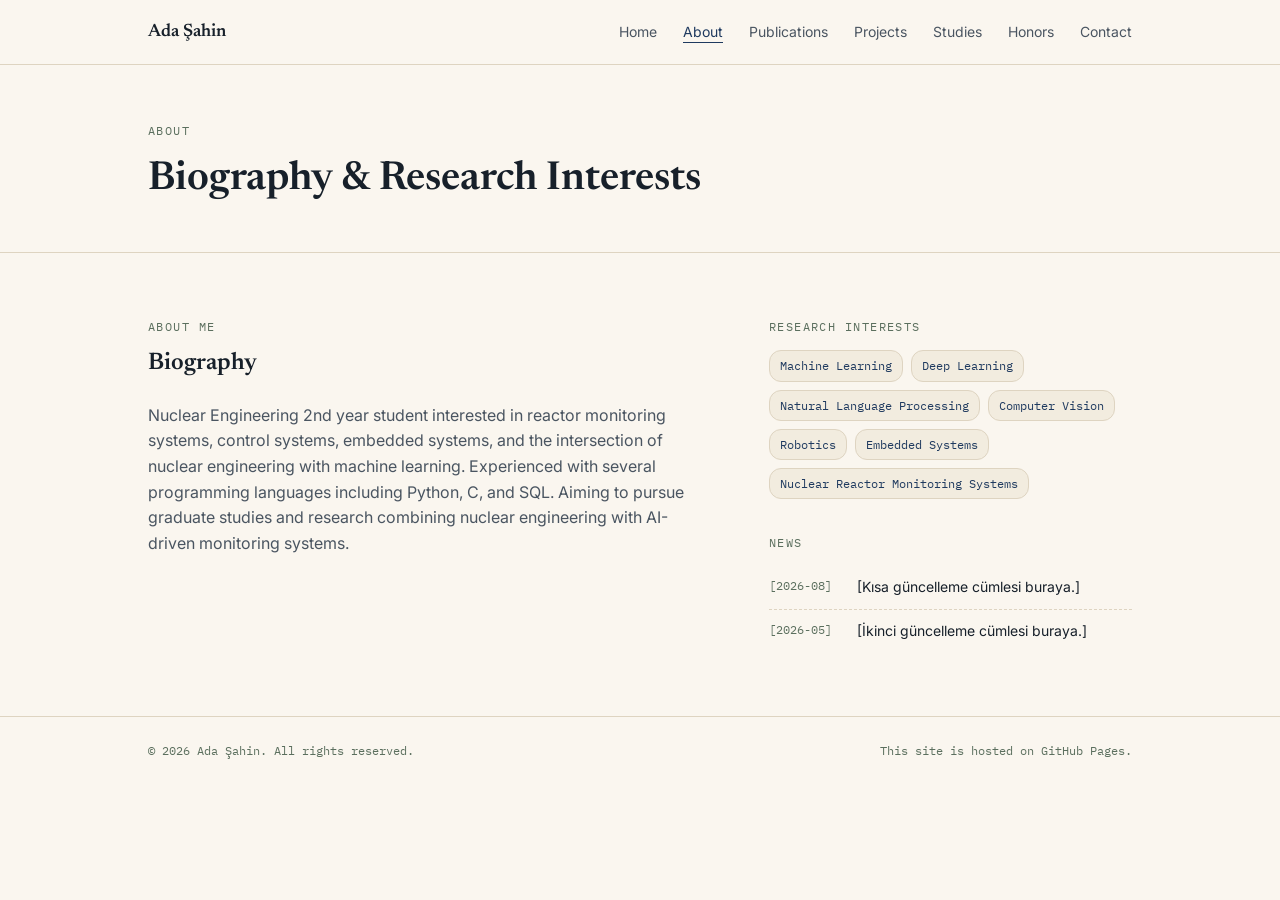
==== about.html @ 38d9b09c "Add files via upload" ====
<!DOCTYPE html>
<html lang="en">
<head>
<meta charset="UTF-8">
<meta name="viewport" content="width=device-width, initial-scale=1.0">
<title>About — Ada Şahin</title>
<link rel="preconnect" href="https://fonts.googleapis.com">
<link rel="preconnect" href="https://fonts.gstatic.com" crossorigin>
<link href="https://fonts.googleapis.com/css2?family=Newsreader:ital,opsz,wght@0,6..72,400;0,6..72,500;0,6..72,600;0,6..72,700;1,6..72,500&family=Inter:wght@400;500;600&family=IBM+Plex+Mono:wght@400;500&display=swap" rel="stylesheet">
<link rel="stylesheet" href="styles.css">
</head>
<body>

<header class="site">
  <div class="wrap nav-inner">
    <a href="index.html" class="nav-name">Ada Şahin</a>
    <button class="nav-toggle" id="navToggle" aria-expanded="false" aria-controls="navLinks">Menu</button>
    <ul class="nav-links" id="navLinks">
      <li><a href="index.html">Home</a></li>
      <li><a href="about.html" class="active">About</a></li>
      <li><a href="publications.html">Publications</a></li>
      <li><a href="projects.html">Projects</a></li>
      <li><a href="studies.html">Studies</a></li>
      <li><a href="honors.html">Honors</a></li>
      <li><a href="contact.html">Contact</a></li>
    </ul>
  </div>
</header>

<main>
  <div class="page-hero">
    <div class="wrap">
      <div class="eyebrow">About</div>
      <h1>Biography &amp; Research Interests</h1>
    </div>
  </div>

  <section>
    <div class="wrap about-grid">
      <div class="reveal">
        <div class="eyebrow">About me</div>
        <h2 style="margin:8px 0 20px;">Biography</h2>
        <p>Nuclear Engineering 2nd year student interested in reactor monitoring systems, control systems, embedded systems, and the intersection of nuclear engineering with machine learning. Experienced with several programming languages including Python, C, and SQL. Aiming to pursue graduate studies and research combining nuclear engineering with AI-driven monitoring systems.</p>
      </div>

      <div class="reveal">
        <div class="eyebrow">Research Interests</div>
        <div class="tags" style="margin-top:14px; margin-bottom:34px;">
          <span class="tag">Machine Learning</span>
          <span class="tag">Deep Learning</span>
          <span class="tag">Natural Language Processing</span>
          <span class="tag">Computer Vision</span>
          <span class="tag">Robotics</span>
          <span class="tag">Embedded Systems</span>
          <span class="tag">Nuclear Reactor Monitoring Systems</span>
        </div>

        <div class="eyebrow">News</div>
        <ul class="news-list" style="margin-top:14px;">
          <li><span class="news-date">[2026-08]</span><span>[Kısa güncelleme cümlesi buraya.]</span></li>
          <li><span class="news-date">[2026-05]</span><span>[İkinci güncelleme cümlesi buraya.]</span></li>
        </ul>
      </div>
    </div>
  </section>
</main>

<footer class="site-footer">
  <div class="wrap footer-note">
    <span>© 2026 Ada Şahin. All rights reserved.</span>
    <span>This site is hosted on GitHub Pages.</span>
  </div>
</footer>

<script src="script.js"></script>
</body>
</html>
---- styles.css ----
:root{
  --paper:#FAF6EF;
  --paper-dim:#F2ECDF;
  --ink:#17202A;
  --ink-soft:#4A5561;
  --navy:#1F3A5F;
  --amber:#C68A3B;
  --sage:#5B6F5E;
  --rule:#DED4C1;
  --max:1040px;
  --radius:2px;
}

*{box-sizing:border-box;}
html{scroll-behavior:smooth;}

@media (prefers-reduced-motion: reduce){
  html{scroll-behavior:auto;}
  *{animation-duration:0.001ms !important; animation-iteration-count:1 !important; transition-duration:0.001ms !important;}
}

body{
  margin:0;
  background:var(--paper);
  color:var(--ink);
  font-family:'Inter',system-ui,sans-serif;
  font-size:16px;
  line-height:1.6;
  -webkit-font-smoothing:antialiased;
}

a{color:inherit;}
img{max-width:100%; display:block;}

.wrap{
  max-width:var(--max);
  margin:0 auto;
  padding:0 28px;
}

h1,h2,h3{
  font-family:'Newsreader', serif;
  font-weight:600;
  margin:0;
  color:var(--ink);
}

.eyebrow{
  font-family:'IBM Plex Mono', monospace;
  font-size:12px;
  letter-spacing:0.12em;
  text-transform:uppercase;
  color:var(--sage);
}

/* ---------- Header / Nav ---------- */
header.site{
  position:sticky;
  top:0;
  z-index:50;
  background:rgba(250,246,239,0.92);
  backdrop-filter:blur(6px);
  border-bottom:1px solid var(--rule);
}
.nav-inner{
  display:flex;
  align-items:center;
  justify-content:space-between;
  height:64px;
}
.nav-name{
  font-family:'Newsreader', serif;
  font-weight:600;
  font-size:18px;
  text-decoration:none;
}
.nav-links{
  display:flex;
  gap:26px;
  list-style:none;
  margin:0; padding:0;
  font-size:14px;
}
.nav-links a{
  text-decoration:none;
  color:var(--ink-soft);
  border-bottom:1px solid transparent;
  padding-bottom:2px;
  transition:color .15s ease, border-color .15s ease;
}
.nav-links a:hover, .nav-links a:focus-visible{
  color:var(--navy);
  border-color:var(--amber);
}
.nav-links a.active{
  color:var(--navy);
  border-color:var(--navy);
}
.nav-toggle{
  display:none;
  background:none;
  border:1px solid var(--rule);
  border-radius:var(--radius);
  padding:6px 10px;
  font-family:'IBM Plex Mono', monospace;
  font-size:13px;
  cursor:pointer;
}

@media (max-width:760px){
  .nav-links{
    position:absolute;
    top:64px; left:0; right:0;
    background:var(--paper);
    border-bottom:1px solid var(--rule);
    flex-direction:column;
    gap:0;
    display:none;
    padding:8px 28px 18px;
  }
  .nav-links.open{display:flex;}
  .nav-links a{
    padding:12px 0;
    border-bottom:1px solid var(--rule);
  }
  .nav-toggle{display:inline-block;}
}

/* ---------- Hero (home page) ---------- */
.hero{
  padding:76px 0 64px;
  border-bottom:1px solid var(--rule);
}
.hero-grid{
  display:grid;
  grid-template-columns:1.35fr 0.9fr;
  gap:56px;
  align-items:start;
}
.hero-eyebrow{margin-bottom:14px;}
.hero h1{
  font-size:clamp(34px, 5vw, 52px);
  line-height:1.08;
  letter-spacing:-0.01em;
}
.hero .role{
  margin-top:14px;
  font-size:18px;
  color:var(--ink-soft);
  max-width:46ch;
}
.hero .thesis{
  margin-top:22px;
  font-family:'Newsreader', serif;
  font-style:italic;
  font-size:20px;
  color:var(--navy);
  max-width:48ch;
  line-height:1.5;
}
.cta-row{
  margin-top:30px;
  display:flex;
  flex-wrap:wrap;
  gap:12px;
}
.btn{
  font-family:'IBM Plex Mono', monospace;
  font-size:13px;
  text-decoration:none;
  padding:10px 16px;
  border-radius:var(--radius);
  border:1px solid var(--ink);
  color:var(--ink);
  transition:background .15s ease, color .15s ease;
  display:inline-flex;
  align-items:center;
  gap:6px;
  cursor:pointer;
}
.btn:hover, .btn:focus-visible{background:var(--ink); color:var(--paper);}
.btn.primary{background:var(--navy); border-color:var(--navy); color:var(--paper);}
.btn.primary:hover{background:var(--ink); border-color:var(--ink);}

.portrait-card{
  border:1px solid var(--rule);
  background:var(--paper-dim);
  padding:14px;
}
.portrait-frame{
  aspect-ratio:4/5;
  background:
    repeating-linear-gradient(135deg, #E7DEC9 0 2px, transparent 2px 14px),
    var(--paper);
  border:1px solid var(--rule);
  display:flex;
  align-items:center;
  justify-content:center;
  color:var(--ink-soft);
  font-family:'IBM Plex Mono', monospace;
  font-size:13px;
  text-align:center;
  padding:20px;
  overflow:hidden;
}
.portrait-frame img{width:100%; height:100%; object-fit:cover;}
.portrait-caption{
  margin-top:12px;
  font-family:'IBM Plex Mono', monospace;
  font-size:12px;
  color:var(--sage);
  display:flex;
  justify-content:space-between;
}

.quickfacts{
  margin-top:20px;
  border-top:1px solid var(--rule);
  padding-top:16px;
  font-size:14px;
}
.quickfacts dt{
  font-family:'IBM Plex Mono', monospace;
  font-size:11px;
  text-transform:uppercase;
  letter-spacing:.08em;
  color:var(--sage);
  margin-top:10px;
}
.quickfacts dd{margin:2px 0 0;}

/* ---------- Page header (subpages) ---------- */
.page-hero{
  padding:56px 0 40px;
  border-bottom:1px solid var(--rule);
}
.page-hero h1{
  font-size:clamp(28px, 4vw, 40px);
  margin-top:8px;
}
.page-hero p{
  margin-top:14px;
  color:var(--ink-soft);
  max-width:60ch;
  font-size:16px;
}

/* ---------- Section shell ---------- */
section{
  padding:64px 0;
}
.section-head{
  display:flex;
  align-items:baseline;
  justify-content:space-between;
  gap:20px;
  margin-bottom:34px;
  flex-wrap:wrap;
}
.section-head h2{font-size:26px;}

/* fade-in on scroll */
.reveal{
  opacity:0;
  transform:translateY(14px);
  transition:opacity .5s ease, transform .5s ease;
}
.reveal.in{opacity:1; transform:none;}

/* ---------- About ---------- */
.about-grid{
  display:grid;
  grid-template-columns:1.4fr 0.9fr;
  gap:56px;
}
.about-grid p{margin:0 0 16px; color:var(--ink-soft);}
.tags{
  display:flex; flex-wrap:wrap; gap:8px;
  margin-top:6px;
}
.tag{
  font-family:'IBM Plex Mono', monospace;
  font-size:12px;
  padding:5px 10px;
  border:1px solid var(--rule);
  border-radius:12px;
  color:var(--navy);
  background:var(--paper-dim);
}

.news-list{list-style:none; margin:0; padding:0;}
.news-list li{
  display:grid;
  grid-template-columns:74px 1fr;
  gap:14px;
  padding:10px 0;
  border-bottom:1px dashed var(--rule);
  font-size:14px;
}
.news-list li:last-child{border-bottom:none;}
.news-date{
  font-family:'IBM Plex Mono', monospace;
  font-size:12px;
  color:var(--sage);
}

/* ---------- Publications (signature) ---------- */
.pub{
  border-top:1px solid var(--rule);
  padding:22px 0;
}
.pub:last-child{padding-bottom:0; border-bottom:1px solid var(--rule);}
.pub-row{
  display:grid;
  grid-template-columns:44px 1fr;
  gap:16px;
}
.pub-index{
  font-family:'IBM Plex Mono', monospace;
  color:var(--amber);
  font-size:15px;
  padding-top:3px;
}
.pub-title{
  font-family:'Newsreader', serif;
  font-weight:600;
  font-size:19px;
  margin:0 0 6px;
}
.pub-meta{
  font-size:14px;
  color:var(--ink-soft);
  margin-bottom:10px;
}
.pub-venue{color:var(--navy); font-style:italic;}
.pub-links{
  display:flex;
  gap:14px;
  flex-wrap:wrap;
  font-family:'IBM Plex Mono', monospace;
  font-size:12.5px;
}
.pub-links button, .pub-links a{
  background:none;
  border:none;
  cursor:pointer;
  color:var(--navy);
  text-decoration:underline;
  text-underline-offset:3px;
  font-family:inherit;
  font-size:inherit;
  padding:0;
}
.pub-links button:hover, .pub-links a:hover{color:var(--amber);}

.bibtex{
  display:none;
  margin-top:14px;
  background:var(--ink);
  color:#E9E2D0;
  font-family:'IBM Plex Mono', monospace;
  font-size:12.5px;
  line-height:1.7;
  padding:16px 18px;
  border-radius:var(--radius);
  white-space:pre-wrap;
  position:relative;
}
.bibtex.open{display:block;}
.bibtex .copy{
  position:absolute;
  top:10px; right:12px;
  background:none;
  border:1px solid #55605A;
  color:#E9E2D0;
  text-decoration:none;
  font-size:11px;
  padding:4px 8px;
  border-radius:var(--radius);
}
.bibtex .copy:hover{border-color:var(--amber); color:var(--amber);}

/* ---------- Projects ---------- */
.project-grid{
  display:grid;
  grid-template-columns:repeat(3, 1fr);
  gap:22px;
}
.project-card{
  border:1px solid var(--rule);
  background:var(--paper-dim);
  padding:20px;
  transition:transform .18s ease, box-shadow .18s ease;
}
.project-card:hover{
  transform:translateY(-4px);
  box-shadow:0 10px 24px rgba(23,32,42,0.08);
}
.project-card h3{font-size:17px; margin-bottom:8px;}
.project-card p{
  font-size:14px;
  color:var(--ink-soft);
  margin:0 0 14px;
}
.project-links{
  font-family:'IBM Plex Mono', monospace;
  font-size:12px;
  display:flex; gap:12px;
}
.project-links a{text-decoration:underline; text-underline-offset:3px;}

/* ---------- Studies / courses ---------- */
.course{
  display:grid;
  grid-template-columns:120px 1fr auto;
  gap:16px;
  align-items:baseline;
  padding:14px 0;
  border-top:1px solid var(--rule);
  font-size:15px;
}
.course:last-child{border-bottom:1px solid var(--rule);}
.course-code{
  font-family:'IBM Plex Mono', monospace;
  color:var(--sage);
  font-size:13px;
}
.course-term{
  font-family:'IBM Plex Mono', monospace;
  font-size:12px;
  color:var(--ink-soft);
}

/* ---------- Certificates ---------- */
.cert-grid{
  display:grid;
  grid-template-columns:repeat(2, 1fr);
  gap:18px;
  margin-top:18px;
}
.cert-card{
  display:grid;
  grid-template-columns:auto 1fr;
  gap:14px;
  align-items:center;
  border:1px solid var(--rule);
  background:var(--paper-dim);
  padding:16px 18px;
}
.cert-badge{
  width:38px; height:38px;
  border:1px solid var(--amber);
  border-radius:50%;
  display:flex;
  align-items:center;
  justify-content:center;
  font-family:'IBM Plex Mono', monospace;
  font-size:11px;
  color:var(--amber);
  flex-shrink:0;
}
.cert-card h4{
  font-family:'Newsreader', serif;
  font-weight:600;
  font-size:15.5px;
  margin:0 0 3px;
}
.cert-meta{
  font-family:'IBM Plex Mono', monospace;
  font-size:11.5px;
  color:var(--sage);
}
.cert-card a{
  font-size:12px;
  text-decoration:underline;
  text-underline-offset:3px;
  color:var(--navy);
}
@media (max-width:560px){
  .cert-grid{grid-template-columns:1fr;}
}

/* ---------- Honors ---------- */
.honors{list-style:none; margin:0; padding:0;}
.honors li{
  display:grid;
  grid-template-columns:64px 1fr;
  gap:16px;
  padding:10px 0;
  border-top:1px solid var(--rule);
  font-size:15px;
}
.honors li:last-child{border-bottom:1px solid var(--rule);}
.honors .yr{font-family:'IBM Plex Mono', monospace; color:var(--amber); font-size:13px;}
.empty-note{
  color:var(--ink-soft);
  font-size:14px;
  font-style:italic;
  padding:14px 0;
  border-top:1px solid var(--rule);
  border-bottom:1px solid var(--rule);
}

/* ---------- Contact page ---------- */
.contact-grid{
  display:grid;
  grid-template-columns:1fr 1fr;
  gap:40px;
  align-items:start;
}
.contact-list{
  list-style:none; margin:0; padding:0;
  font-size:15px;
}
.contact-list li{padding:6px 0;}
.contact-list a{text-decoration:underline; text-underline-offset:3px;}

/* ---------- Footer (every page) ---------- */
footer.site-footer{
  border-top:1px solid var(--rule);
  padding:24px 0;
}
.footer-note{
  font-family:'IBM Plex Mono', monospace;
  font-size:12px;
  color:var(--sage);
  display:flex;
  justify-content:space-between;
  flex-wrap:wrap;
  gap:8px;
}

@media (max-width:820px){
  .hero-grid, .about-grid, .contact-grid{grid-template-columns:1fr;}
  .project-grid{grid-template-columns:1fr 1fr;}
  .hero{padding:52px 0 44px;}
}
@media (max-width:560px){
  .project-grid{grid-template-columns:1fr;}
  .course{grid-template-columns:1fr; gap:4px;}
  .pub-row{grid-template-columns:28px 1fr;}
}
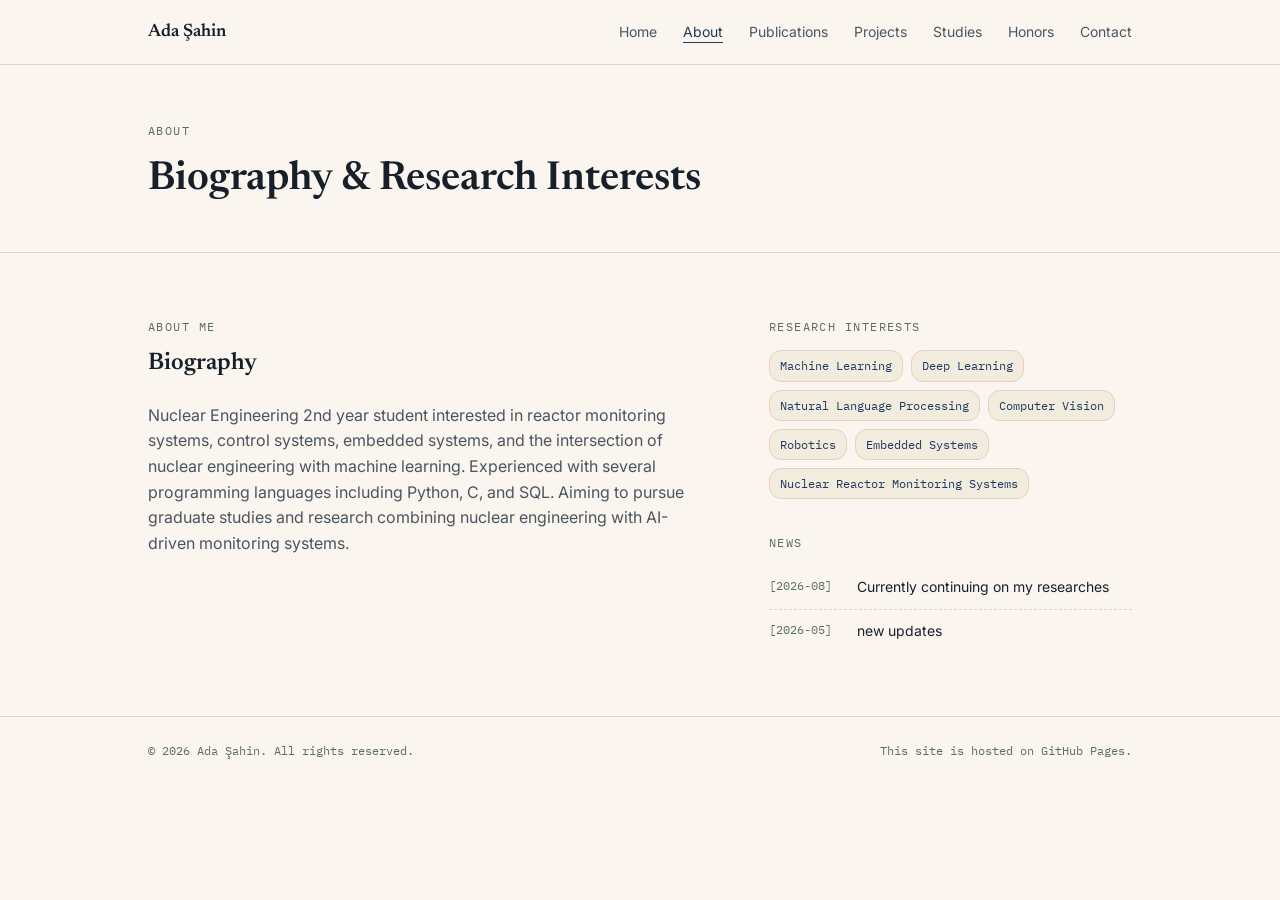
==== commit ad4ee00b: "Update about.html" ====
--- a/about.html
+++ b/about.html
@@ -57,8 +57,8 @@
 
         <div class="eyebrow">News</div>
         <ul class="news-list" style="margin-top:14px;">
-          <li><span class="news-date">[2026-08]</span><span>[Kısa güncelleme cümlesi buraya.]</span></li>
-          <li><span class="news-date">[2026-05]</span><span>[İkinci güncelleme cümlesi buraya.]</span></li>
+          <li><span class="news-date">[2026-08]</span><span> Currently continuing on my researches </span></li>
+          <li><span class="news-date">[2026-05]</span><span> new updates </span></li>
         </ul>
       </div>
     </div>
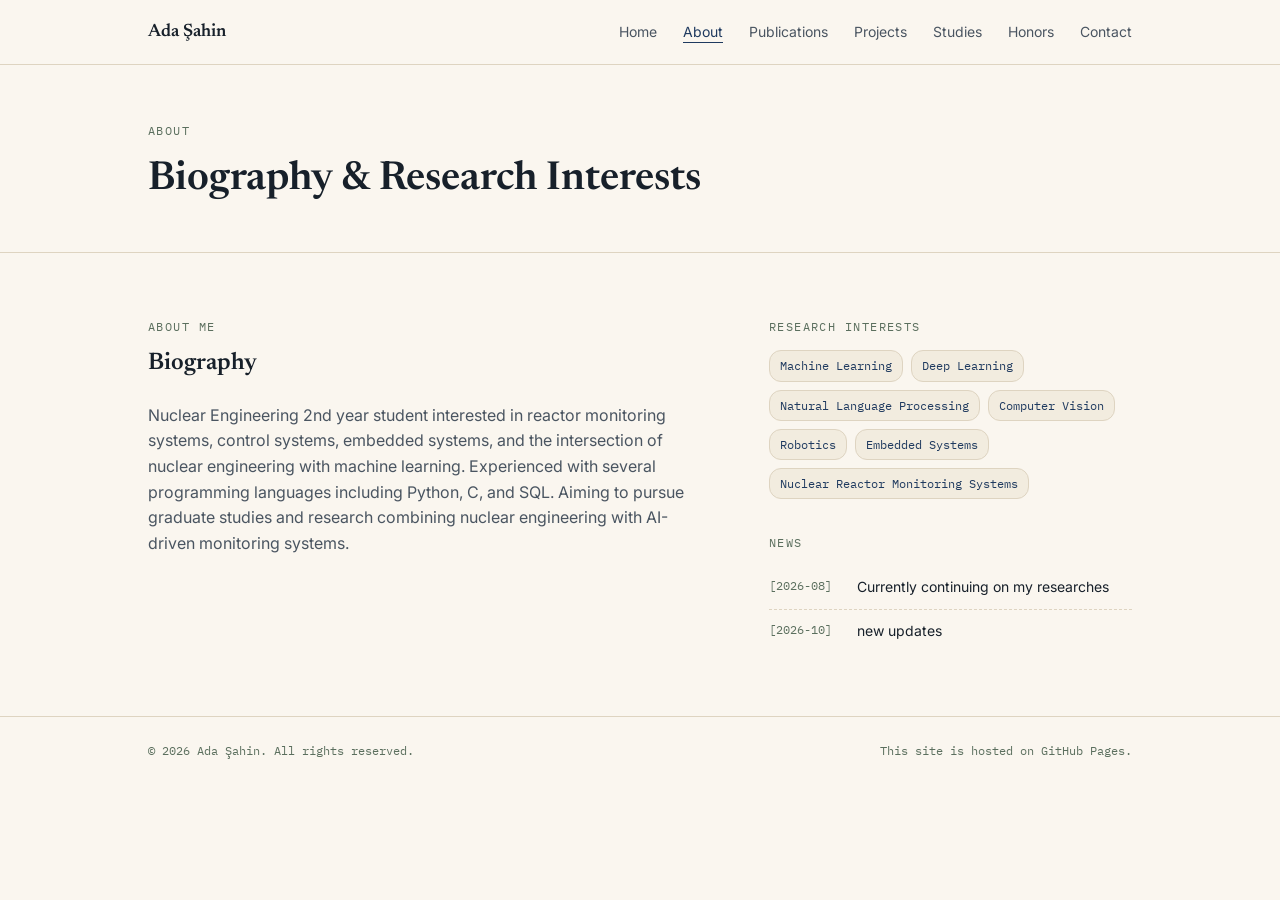
==== commit 3f5df4f1: "Update about.html" ====
--- a/about.html
+++ b/about.html
@@ -58,7 +58,7 @@
         <div class="eyebrow">News</div>
         <ul class="news-list" style="margin-top:14px;">
           <li><span class="news-date">[2026-08]</span><span> Currently continuing on my researches </span></li>
-          <li><span class="news-date">[2026-05]</span><span> new updates </span></li>
+          <li><span class="news-date">[2026-10]</span><span> new updates </span></li>
         </ul>
       </div>
     </div>
